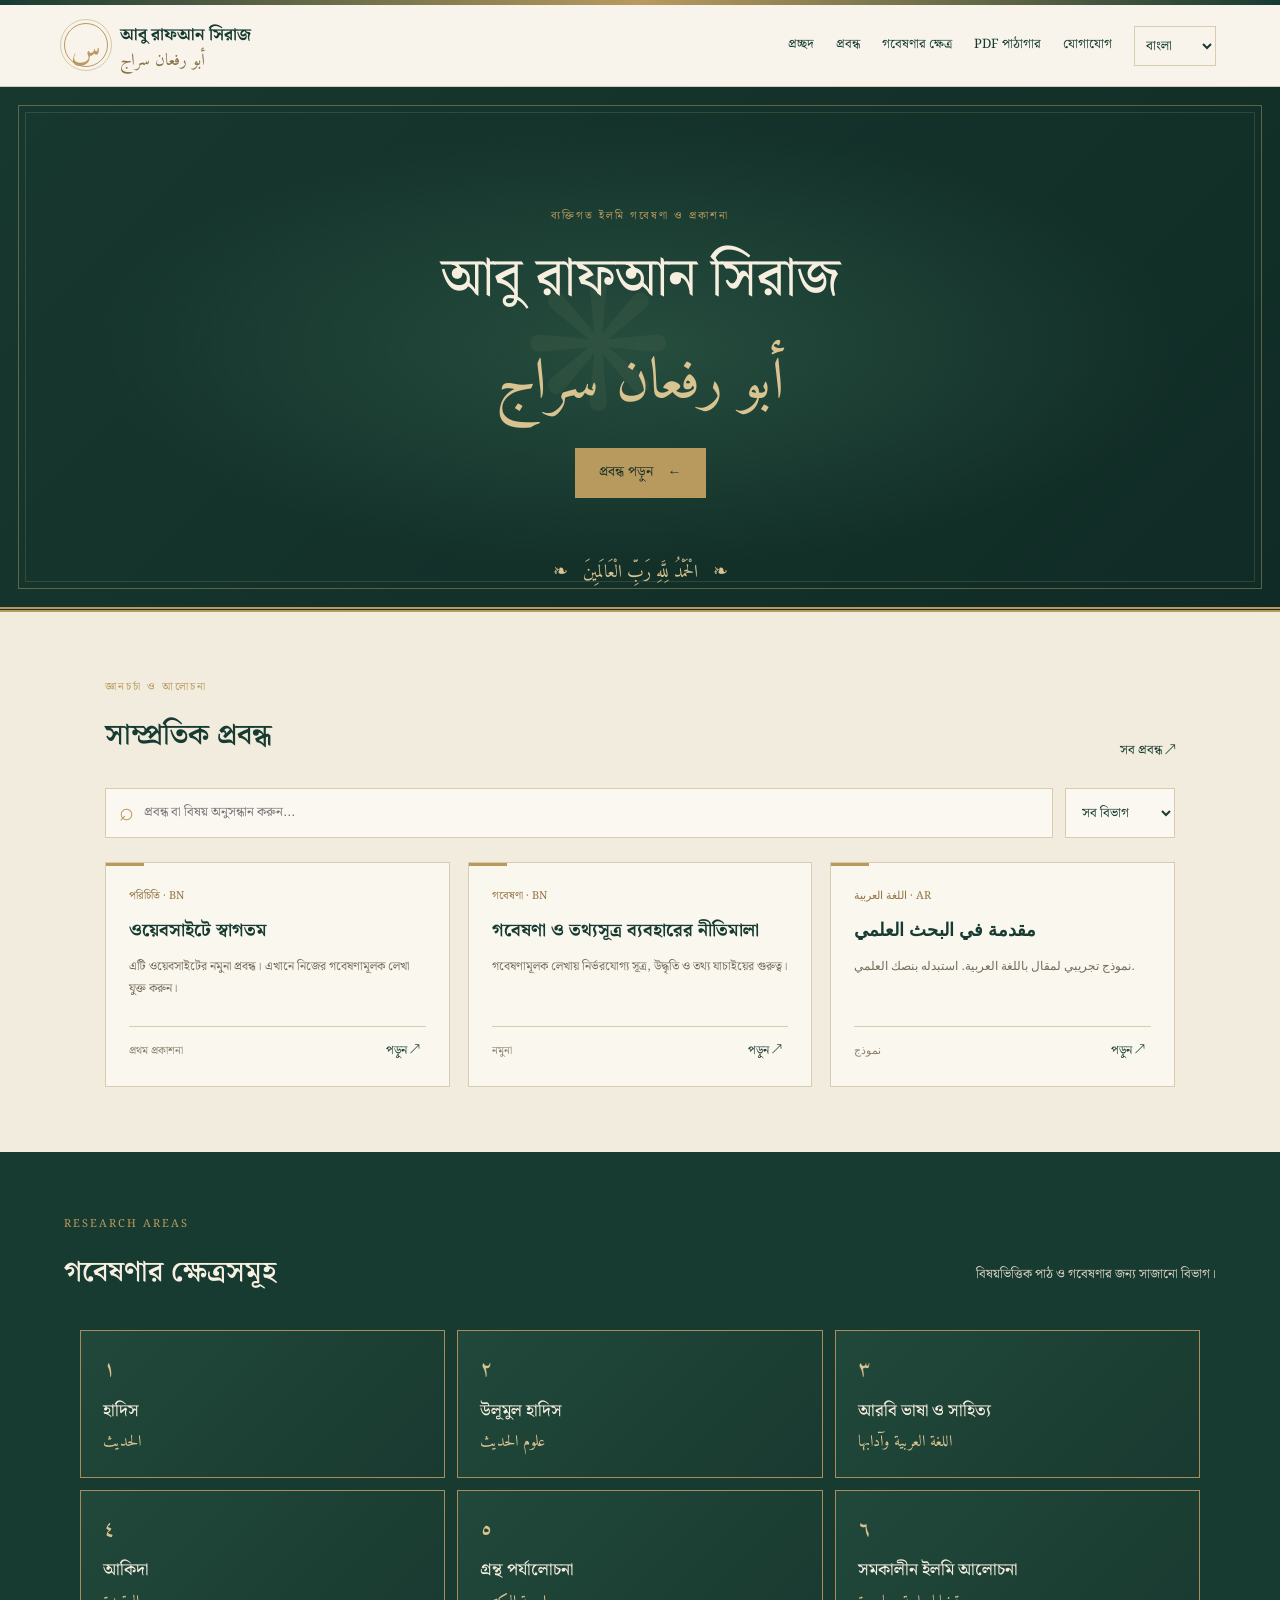
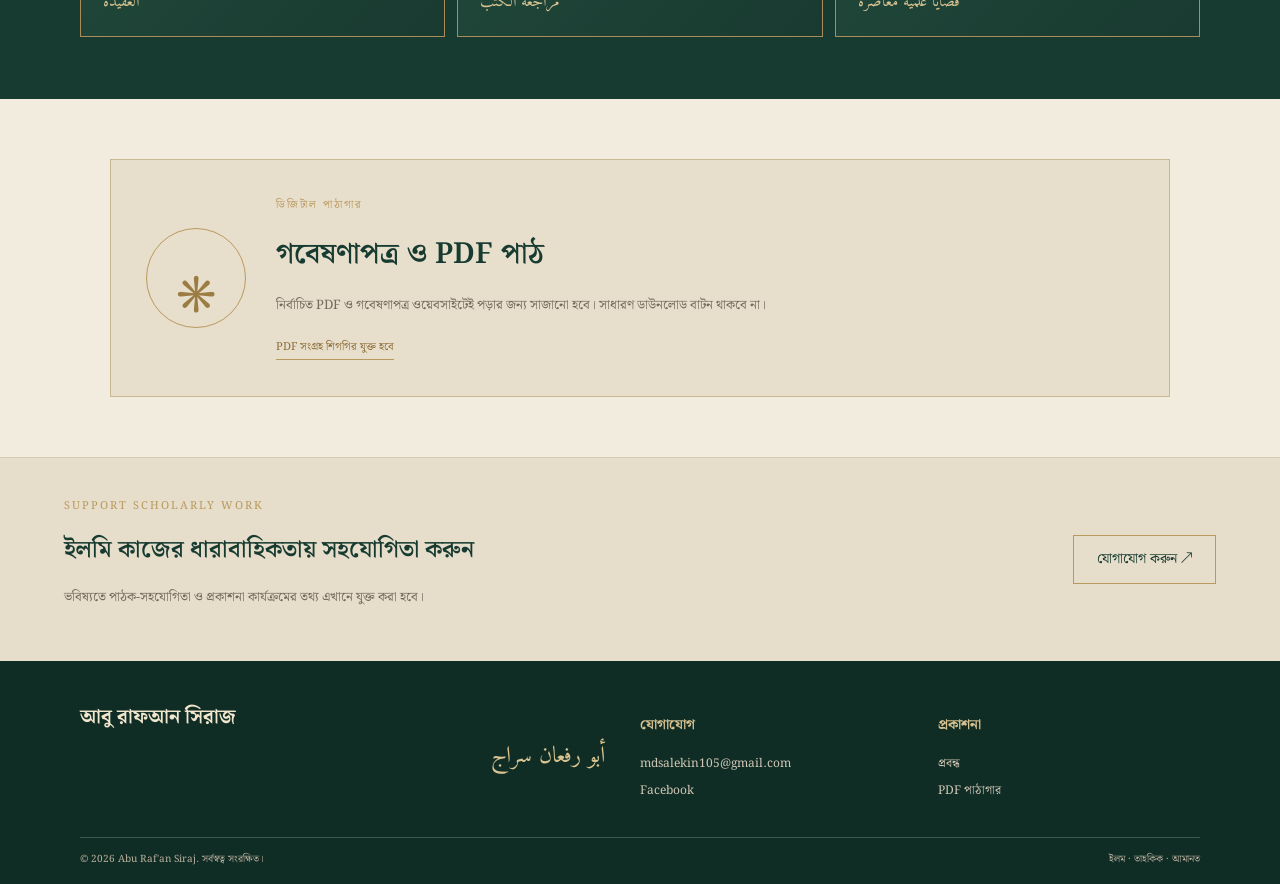
==== index.html @ 7987c2c1 "Add files via upload" ====
<!doctype html>
<html lang="bn">
<head>
  <meta charset="utf-8">
  <meta name="viewport" content="width=device-width, initial-scale=1">
  <meta name="description" content="আবু রাফ‌আন সিরাজের প্রবন্ধ ও গবেষণামূলক প্রকাশনা।">
  <meta name="author" content="أبو رفعان سراج">
  <meta name="theme-color" content="#173b31">
  <title>আবু রাফ‌আন সিরাজ | ইলমি গবেষণা ও প্রবন্ধ</title>
  <link rel="preconnect" href="https://fonts.googleapis.com">
  <link rel="preconnect" href="https://fonts.gstatic.com" crossorigin>
  <link href="https://fonts.googleapis.com/css2?family=Amiri:wght@400;700&family=Noto+Serif+Bengali:wght@400;500;600;700&family=Libre+Baskerville:wght@400;700&display=swap" rel="stylesheet">
  <link rel="stylesheet" href="styles.css">
</head>
<body>
  <div class="topline"></div>
  <header class="site-header">
    <a class="brand" href="#home" aria-label="হোম">
      <span class="brand-mark">س</span>
      <span class="brand-copy">
        <strong>আবু রাফ‌আন সিরাজ</strong>
        <small>أبو رفعان سراج</small>
      </span>
    </a>
    <button class="menu-toggle" id="menuToggle" aria-label="মেনু খুলুন">☰</button>
    <nav id="mainNav">
      <a href="#home" data-bn="প্রচ্ছদ" data-en="Home" data-ar="الرئيسية">প্রচ্ছদ</a>
      <a href="#articles" data-bn="প্রবন্ধ" data-en="Articles" data-ar="المقالات">প্রবন্ধ</a>
      <a href="#research" data-bn="গবেষণার ক্ষেত্র" data-en="Research" data-ar="مجالات البحث">গবেষণার ক্ষেত্র</a>
      <a href="#library" data-bn="PDF পাঠাগার" data-en="PDF Library" data-ar="المكتبة">PDF পাঠাগার</a>
      <a href="#contact" data-bn="যোগাযোগ" data-en="Contact" data-ar="اتصل">যোগাযোগ</a>
      <select id="languageSelect" aria-label="ভাষা নির্বাচন">
        <option value="bn">বাংলা</option><option value="ar">العربية</option><option value="en">English</option>
      </select>
    </nav>
  </header>

  <main>
    <section class="hero" id="home">
      <div class="hero-ornament" aria-hidden="true">۞</div>
      <div class="hero-inner">
        <p class="eyebrow" data-bn="ব্যক্তিগত ইলমি গবেষণা ও প্রকাশনা" data-en="PERSONAL SCHOLARLY RESEARCH & PUBLICATIONS" data-ar="البحوث العلمية والمنشورات الشخصية">ব্যক্তিগত ইলমি গবেষণা ও প্রকাশনা</p>
        <h1 class="hero-author-name">আবু রাফ‌আন সিরাজ</h1>
        <div class="arabic-motto hero-arabic-name" dir="rtl">أبو رفعان سراج</div>
        <a class="gold-button" href="#articles" data-bn="প্রবন্ধ পড়ুন" data-en="Explore Articles" data-ar="اقرأ المقالات">প্রবন্ধ পড়ুন <span>←</span></a>
      </div>
      <div class="hero-bottom">❧ &nbsp; الْحَمْدُ لِلَّهِ رَبِّ الْعَالَمِينَ &nbsp; ❧</div>
    </section>

    <section class="content-section" id="articles">
      <div class="section-heading">
        <div><p class="section-kicker" data-bn="জ্ঞানচর্চা ও আলোচনা" data-en="KNOWLEDGE & DISCUSSION" data-ar="المعرفة والنقاش">জ্ঞানচর্চা ও আলোচনা</p><h2 data-bn="সাম্প্রতিক প্রবন্ধ" data-en="Recent Articles" data-ar="أحدث المقالات">সাম্প্রতিক প্রবন্ধ</h2></div>
        <a href="#articles" class="text-link" data-bn="সব প্রবন্ধ" data-en="All Articles" data-ar="جميع المقالات">সব প্রবন্ধ ↗</a>
      </div>
      <div class="toolbar">
        <label class="searchbox"><span>⌕</span><input id="searchInput" type="search" placeholder="প্রবন্ধ বা বিষয় অনুসন্ধান করুন..." data-placeholder-bn="প্রবন্ধ বা বিষয় অনুসন্ধান করুন..." data-placeholder-en="Search articles or topics..." data-placeholder-ar="ابحث في المقالات أو الموضوعات..."></label>
        <select id="categoryFilter" aria-label="বিভাগ নির্বাচন"><option value="">সব বিভাগ</option></select>
      </div>
      <div class="article-grid" id="articleGrid"></div>
      <p class="empty-state" id="emptyState" hidden>এই অনুসন্ধানে কোনো প্রবন্ধ পাওয়া যায়নি।</p>
    </section>

    <section class="research-section" id="research">
      <div class="section-heading light-heading">
        <div><p class="section-kicker">RESEARCH AREAS</p><h2 data-bn="গবেষণার ক্ষেত্রসমূহ" data-en="Fields of Research" data-ar="مجالات البحث">গবেষণার ক্ষেত্রসমূহ</h2></div>
        <p data-bn="বিষয়ভিত্তিক পাঠ ও গবেষণার জন্য সাজানো বিভাগ।" data-en="Organized areas for focused reading and study." data-ar="أقسام منظمة للقراءة والدراسة المتخصصة.">বিষয়ভিত্তিক পাঠ ও গবেষণার জন্য সাজানো বিভাগ।</p>
      </div>
      <div class="research-grid">
        <a href="#articles" class="research-card"><span>١</span><h3>হাদিস</h3><small>الحديث</small></a>
        <a href="#articles" class="research-card"><span>٢</span><h3>উলূমুল হাদিস</h3><small>علوم الحديث</small></a>
        <a href="#articles" class="research-card"><span>٣</span><h3>আরবি ভাষা ও সাহিত্য</h3><small>اللغة العربية وآدابها</small></a>
        <a href="#articles" class="research-card"><span>٤</span><h3>আকিদা</h3><small>العقيدة</small></a>
        <a href="#articles" class="research-card"><span>٥</span><h3>গ্রন্থ পর্যালোচনা</h3><small>مراجعة الكتب</small></a>
        <a href="#articles" class="research-card"><span>٦</span><h3>সমকালীন ইলমি আলোচনা</h3><small>قضايا علمية معاصرة</small></a>
      </div>
    </section>

    <section class="library-section" id="library">
      <div class="library-icon">۞</div>
      <div class="library-copy">
        <p class="section-kicker" data-bn="ডিজিটাল পাঠাগার" data-en="DIGITAL READING ROOM" data-ar="المكتبة الرقمية">ডিজিটাল পাঠাগার</p>
        <h2 data-bn="গবেষণাপত্র ও PDF পাঠ" data-en="Research Papers & PDF Reading" data-ar="البحوث وقراءة ملفات PDF">গবেষণাপত্র ও PDF পাঠ</h2>
        <p data-bn="নির্বাচিত PDF ও গবেষণাপত্র ওয়েবসাইটেই পড়ার জন্য সাজানো হবে। সাধারণ ডাউনলোড বাটন থাকবে না।" data-en="Selected PDFs and research papers will be available to read on the website. No ordinary download button will be displayed." data-ar="ستتاح ملفات PDF والبحوث المختارة للقراءة على الموقع دون زر تنزيل عادي.">নির্বাচিত PDF ও গবেষণাপত্র ওয়েবসাইটেই পড়ার জন্য সাজানো হবে। সাধারণ ডাউনলোড বাটন থাকবে না।</p>
        <span class="coming-soon" data-bn="PDF সংগ্রহ শিগগির যুক্ত হবে" data-en="PDF collection will be added soon" data-ar="ستضاف مجموعة PDF قريباً">PDF সংগ্রহ শিগগির যুক্ত হবে</span>
      </div>
    </section>

    <section class="support-section">
      <div>
        <p class="section-kicker">SUPPORT SCHOLARLY WORK</p>
        <h2 data-bn="ইলমি কাজের ধারাবাহিকতায় সহযোগিতা করুন" data-en="Support Continued Scholarly Work" data-ar="ساهم في استمرار العمل العلمي">ইলমি কাজের ধারাবাহিকতায় সহযোগিতা করুন</h2>
        <p data-bn="ভবিষ্যতে পাঠক-সহযোগিতা ও প্রকাশনা কার্যক্রমের তথ্য এখানে যুক্ত করা হবে।" data-en="Information about reader support and publications will be added here." data-ar="ستضاف هنا معلومات دعم القراء والمنشورات مستقبلاً.">ভবিষ্যতে পাঠক-সহযোগিতা ও প্রকাশনা কার্যক্রমের তথ্য এখানে যুক্ত করা হবে।</p>
      </div>
      <a class="outline-button" href="mailto:mdsalekin105@gmail.com">যোগাযোগ করুন ↗</a>
    </section>
  </main>

  <footer id="contact">
    <div class="footer-main">
      <div><strong class="footer-name">আবু রাফ‌আন সিরাজ</strong><div class="footer-arabic" dir="rtl">أبو رفعان سراج</div></div>
      <div><h3>যোগাযোগ</h3><a href="mailto:mdsalekin105@gmail.com">mdsalekin105@gmail.com</a><a href="https://www.facebook.com/share/1Hsyb2ybJz/" target="_blank" rel="noopener">Facebook</a></div>
      <div><h3>প্রকাশনা</h3><a href="#articles">প্রবন্ধ</a><a href="#library">PDF পাঠাগার</a></div>
    </div>
    <div class="footer-bottom"><span>© <span id="year"></span> Abu Raf'an Siraj. সর্বস্বত্ব সংরক্ষিত।</span><span>ইলম · তাহকিক · আমানত</span></div>
  </footer>

  <dialog id="articleDialog" class="article-dialog">
    <button class="dialog-close" id="dialogClose" aria-label="বন্ধ করুন">×</button>
    <p class="section-kicker" id="dialogCategory"></p>
    <h2 id="dialogTitle"></h2>
    <p class="dialog-meta" id="dialogMeta"></p>
    <div id="dialogBody" class="dialog-body"></div>
    <button class="gold-button" id="copyArticle">লেখার লিংকসহ কপি করুন</button>
  </dialog>
  <script src="articles.js"></script>
  <script src="script.js"></script>
</body>
</html>
---- styles.css ----
*{box-sizing:border-box} :root{--green:#173b31;--green2:#244d40;--gold:#b99a5e;--gold2:#d9c391;--paper:#f2ecdf;--paper2:#e8deca;--ink:#302b22;--muted:#756b5b;--line:#d8cbb2}html{scroll-behavior:smooth}body{margin:0;background:var(--paper);color:var(--ink);font-family:"Noto Serif Bengali",serif;line-height:1.85}.topline{height:5px;background:linear-gradient(90deg,var(--green),var(--gold),var(--green))}.site-header{height:auto;min-height:82px;padding:14px max(5vw,22px);display:flex;align-items:center;justify-content:space-between;gap:25px;background:#f8f4eb;border-bottom:1px solid var(--line);position:sticky;top:0;z-index:10}.brand{display:flex;align-items:center;gap:12px;color:var(--green);text-decoration:none}.brand-mark{width:44px;height:44px;border:1px solid var(--gold);border-radius:50%;display:grid;place-items:center;font-family:"Molvi AM",Amiri,serif;font-size:30px;color:var(--gold);outline:1px solid #d8c9a9;outline-offset:3px}.brand-copy strong,.brand-copy small{display:block}.brand-copy strong{font-size:17px}.brand-copy small{font-family:"Molvi AM",Amiri,serif;font-size:17px;color:#887247;line-height:1.2}nav{display:flex;align-items:center;gap:22px}nav a,.text-link{font-size:13px;color:var(--green);text-decoration:none}nav a:hover,.text-link:hover{color:#9a793d}nav select{border:1px solid var(--line);background:transparent;padding:7px;color:var(--green);font-family:inherit}.menu-toggle{display:none;border:0;background:none;font-size:25px;color:var(--green)}.hero{min-height:525px;background:radial-gradient(ellipse at center,rgba(48,92,73,.65),transparent 60%),linear-gradient(135deg,#17382f,#102b25);color:#f7f0e2;position:relative;display:grid;place-items:center;text-align:center;padding:65px 22px 55px;overflow:hidden;border-bottom:5px double var(--gold)}.hero:before,.hero:after{content:"";position:absolute;inset:18px;border:1px solid rgba(210,185,126,.38);pointer-events:none}.hero:after{inset:25px;border:1px solid rgba(210,185,126,.17)}.hero-inner{max-width:850px;position:relative;z-index:1}.hero-ornament{position:absolute;font-family:"Molvi AM",Amiri,serif;font-size:240px;color:rgba(218,194,143,.055);top:15px;left:calc(50% - 120px)}.eyebrow,.section-kicker{font-size:11px;letter-spacing:2px;color:var(--gold);margin:0 0 12px;text-transform:uppercase}.hero h1{font-size:clamp(30px,5vw,54px);font-weight:500;line-height:1.5;margin:12px 0;color:#f6eedf}.arabic-motto{font-family:"Molvi AM",Amiri,serif;font-size:32px;color:var(--gold2);margin:3px 0 12px}.hero-description{max-width:680px;margin:0 auto 26px;color:#e0d9ca;font-size:15px}.gold-button,.outline-button{display:inline-flex;gap:15px;align-items:center;padding:11px 23px;background:var(--gold);color:#1c3028;text-decoration:none;border:1px solid var(--gold);font-family:inherit;font-size:14px;cursor:pointer}.gold-button:hover{background:var(--gold2)}.hero-bottom{position:absolute;bottom:18px;color:var(--gold2);font-family:"Molvi AM",Amiri,serif;font-size:18px}.intro-strip{max-width:1120px;margin:0 auto;padding:36px 25px;display:flex;align-items:center;gap:24px;border-bottom:1px solid var(--line)}.portrait-placeholder{width:90px;height:105px;flex:0 0 90px;background:linear-gradient(145deg,#d8c9a9,#f8f2e5);border:4px double var(--gold);display:grid;place-items:center;color:var(--green);font-family:"Molvi AM",Amiri,serif;font-size:25px;text-align:center;line-height:1.15}.intro-strip h2{font-size:23px;margin:0;color:var(--green)}.intro-text{margin:3px 0 0;color:var(--muted);font-size:13px}.intro-strip .text-link{margin-left:auto;white-space:nowrap}.content-section,.about-section{max-width:1120px;margin:auto;padding:65px 25px}.section-heading{display:flex;align-items:end;justify-content:space-between;gap:20px;margin-bottom:25px}.section-heading h2,.about-section h2,.library-copy h2,.support-section h2{font-size:29px;color:var(--green);font-weight:600;margin:0}.toolbar{display:flex;gap:12px;margin:0 0 24px}.searchbox{display:flex;align-items:center;gap:10px;flex:1;background:#fbf8f1;border:1px solid var(--line);padding:0 13px}.searchbox span{font-size:25px;color:var(--gold)}.searchbox input{width:100%;border:0;background:transparent;padding:12px 0;font:inherit;font-size:13px;outline:none}.toolbar select{border:1px solid var(--line);background:#fbf8f1;padding:0 12px;color:var(--green);font:inherit;font-size:13px}.article-grid{display:grid;grid-template-columns:repeat(3,1fr);gap:18px}.article-card{background:#faf7ef;border:1px solid var(--line);padding:23px;position:relative;transition:.2s;min-height:225px;display:flex;flex-direction:column}.article-card:hover{transform:translateY(-3px);border-color:var(--gold);box-shadow:0 10px 25px #46361b12}.article-card:before{content:"";position:absolute;top:0;left:0;width:38px;height:3px;background:var(--gold)}.article-card .card-category{font-size:11px;color:#927443}.article-card h3{font-size:18px;line-height:1.65;color:var(--green);margin:10px 0}.article-card p{font-size:12px;color:var(--muted);margin:0 0 15px}.card-footer{margin-top:auto;display:flex;justify-content:space-between;align-items:center;border-top:1px solid var(--line);padding-top:12px}.card-footer span{font-size:11px;color:#8b806d}.card-footer button{border:0;background:none;color:var(--green);font:inherit;font-size:12px;cursor:pointer}.empty-state{text-align:center;color:var(--muted);padding:25px}.research-section{background:var(--green);padding:62px max(5vw,25px);color:#f7f0e2}.light-heading h2{color:#f7f0e2}.light-heading>p{color:#d7d0c0;font-size:13px;max-width:330px}.research-grid{max-width:1120px;margin:30px auto 0;display:grid;grid-template-columns:repeat(3,1fr);gap:12px}.research-card{border:1px solid #a98c57;padding:19px 22px;color:#f5eddd;text-decoration:none;position:relative;min-height:132px;background:linear-gradient(135deg,#21483b,#193a30)}.research-card:hover{background:#2b5848}.research-card span{font-family:"Molvi AM",Amiri,serif;color:var(--gold2);font-size:22px}.research-card h3{font-size:17px;margin:5px 0 0;font-weight:500}.research-card small{font-family:"Molvi AM",Amiri,serif;color:var(--gold2);font-size:16px}.library-section{max-width:1060px;margin:60px auto;padding:35px;background:#e7decc;border:1px solid #c9b991;display:flex;align-items:center;gap:30px}.library-icon{width:100px;height:100px;border:1px solid var(--gold);border-radius:50%;display:grid;place-items:center;font-family:"Molvi AM",Amiri,serif;color:#9b7c42;font-size:65px;flex:0 0 100px}.library-copy p:not(.section-kicker){font-size:13px;color:var(--muted);max-width:650px}.coming-soon{font-size:11px;color:#8c6e37;border-bottom:1px solid var(--gold);padding-bottom:3px}.about-section{max-width:850px;text-align:center}.about-section>p:not(.section-kicker){font-size:14px;color:#62594c}.about-note{border-top:1px solid var(--line);padding-top:20px;margin-top:22px}.support-section{background:#e6ddca;padding:38px max(5vw,25px);display:flex;align-items:center;justify-content:space-between;gap:25px;border-top:1px solid var(--line)}.support-section h2{font-size:24px}.support-section p:not(.section-kicker){font-size:13px;color:var(--muted)}.outline-button{background:transparent;color:var(--green);border-color:var(--gold);white-space:nowrap}footer{background:#102d25;color:#e9e0cf;padding:38px max(5vw,25px) 15px}.footer-main{max-width:1120px;margin:auto;display:grid;grid-template-columns:2fr 1fr 1fr;gap:35px;padding-bottom:30px}.footer-name{font-size:20px;color:#f1e6ce}.footer-arabic{font-family:"Molvi AM",Amiri,serif;color:var(--gold2);font-size:23px}.footer-main p,.footer-main a{font-size:12px;color:#d0c7b6}.footer-main a{display:block;text-decoration:none;margin:5px 0}.footer-main h3{font-size:14px;color:var(--gold2)}.footer-bottom{max-width:1120px;margin:auto;border-top:1px solid #3d574b;padding-top:12px;display:flex;justify-content:space-between;color:#b9b09f;font-size:10px}.article-dialog{width:min(720px,calc(100% - 28px));max-height:85vh;overflow:auto;border:1px solid var(--gold);background:var(--paper);padding:35px;color:var(--ink)}.article-dialog::backdrop{background:#081c17bb}.article-dialog h2{color:var(--green);font-size:25px}.dialog-close{position:absolute;right:14px;top:8px;border:0;background:none;font-size:28px;cursor:pointer;color:var(--green)}.dialog-meta{font-size:12px;color:var(--muted);border-bottom:1px solid var(--line);padding-bottom:15px}.dialog-body{font-size:14px;line-height:2;margin:20px 0}.dialog-body[dir=rtl]{font-family:"Molvi AM",Amiri,serif;font-size:20px}.rtl{direction:rtl;text-align:right}.article-dialog .gold-button{margin-top:10px}.article-dialog .section-kicker{margin-top:5px}
@media(max-width:850px){nav{gap:12px}nav a{font-size:11px}.article-grid{grid-template-columns:repeat(2,1fr)}}@media(max-width:650px){.site-header{padding:12px 18px}.menu-toggle{display:block}nav{display:none;position:absolute;top:72px;left:0;right:0;background:#f8f4eb;border-bottom:1px solid var(--line);padding:18px;flex-direction:column;align-items:stretch}nav.open{display:flex}nav a{font-size:14px;padding:5px}.hero{min-height:480px}.hero h1{font-size:31px}.intro-strip{align-items:flex-start;flex-wrap:wrap}.intro-strip .text-link{margin-left:114px}.section-heading{align-items:flex-start;flex-direction:column}.article-grid,.research-grid{grid-template-columns:1fr}.library-section{margin:35px 18px;padding:23px;align-items:flex-start;flex-direction:column}.support-section{align-items:flex-start;flex-direction:column}.footer-main{grid-template-columns:1fr 1fr}.footer-main>div:first-child{grid-column:1/-1}.footer-bottom{gap:10px;flex-direction:column}.toolbar{flex-direction:column}.toolbar select{padding:10px}}

/* Molvi AM Arabic font: place a licensed Molvi AM .ttf/.otf file in assets/fonts and enable @font-face below. */
@font-face{font-family:"Molvi AM";src:url("assets/fonts/MolviAM0.ttf") format("truetype");font-weight:400 700;font-style:normal;font-display:swap}
.hero-author-name{font-size:clamp(38px,6vw,66px);letter-spacing:0}
.hero-arabic-name{font-size:clamp(38px,6vw,58px);line-height:1.8}
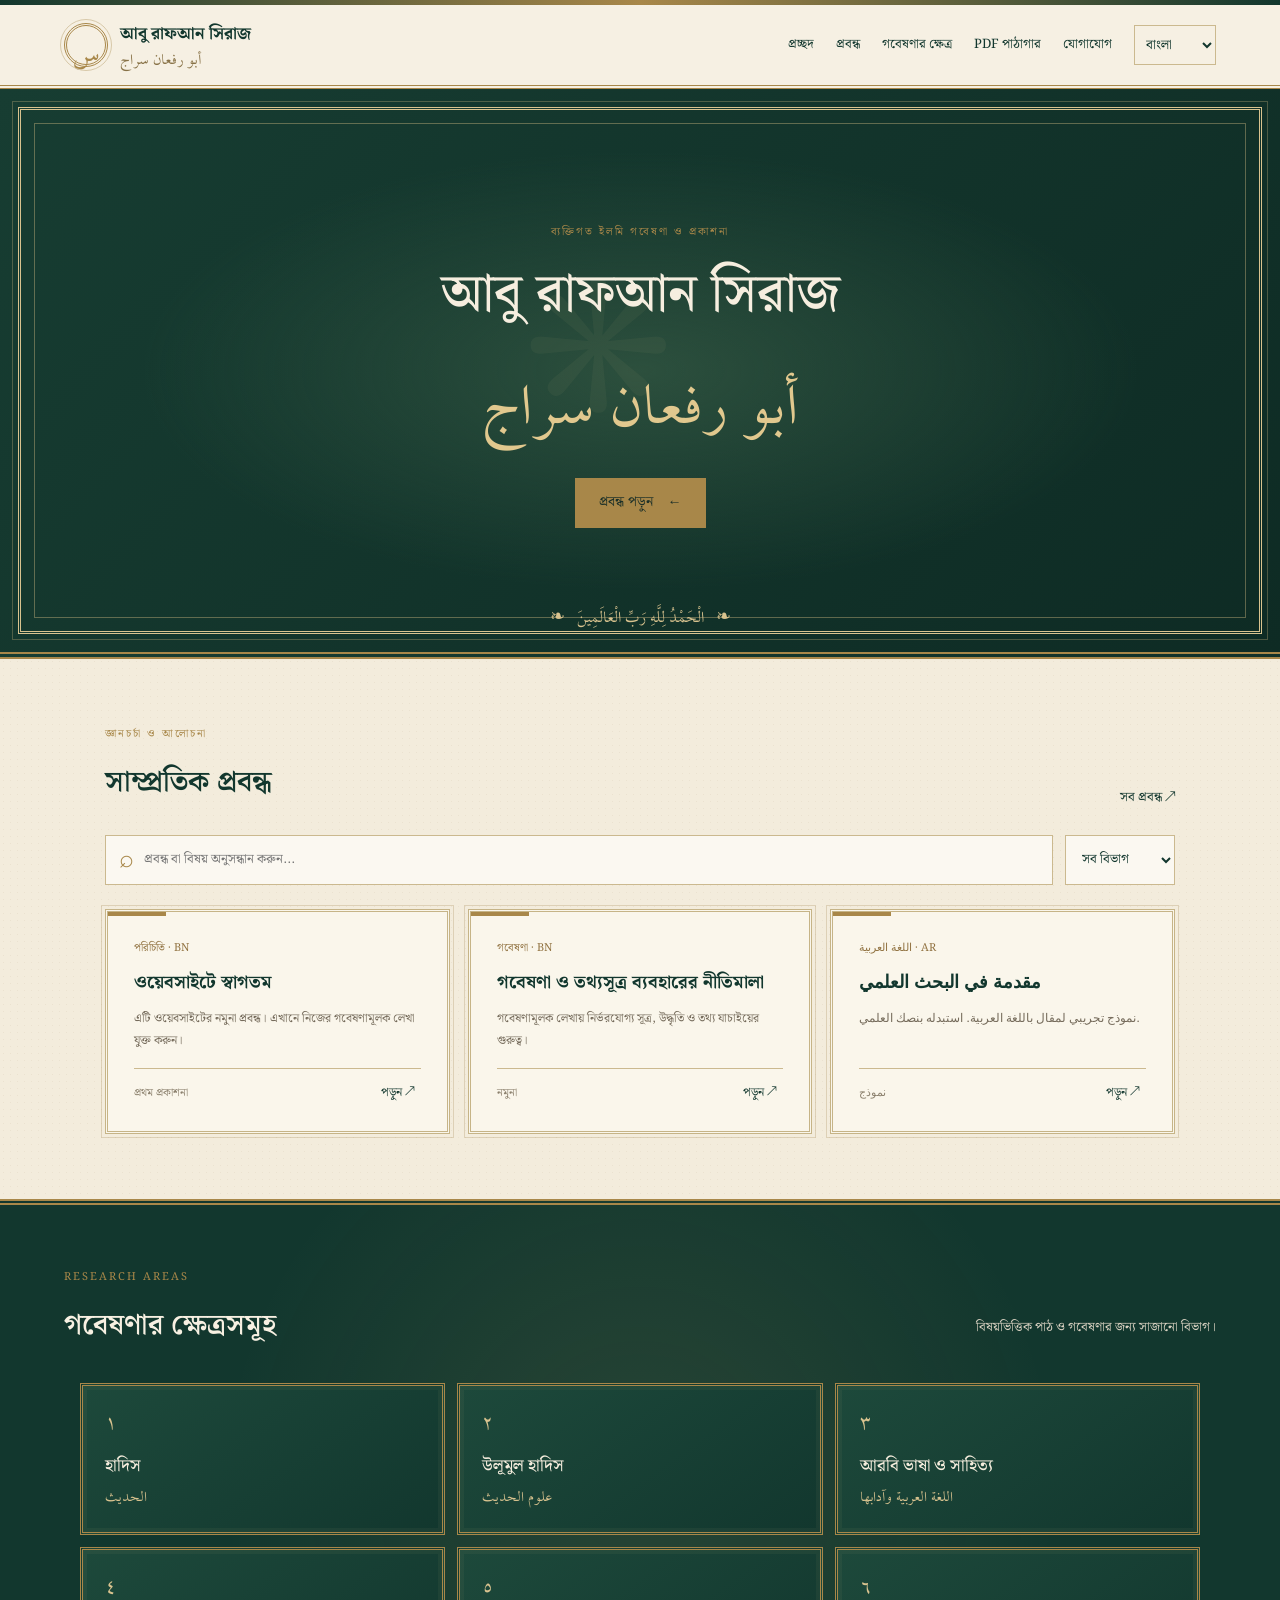
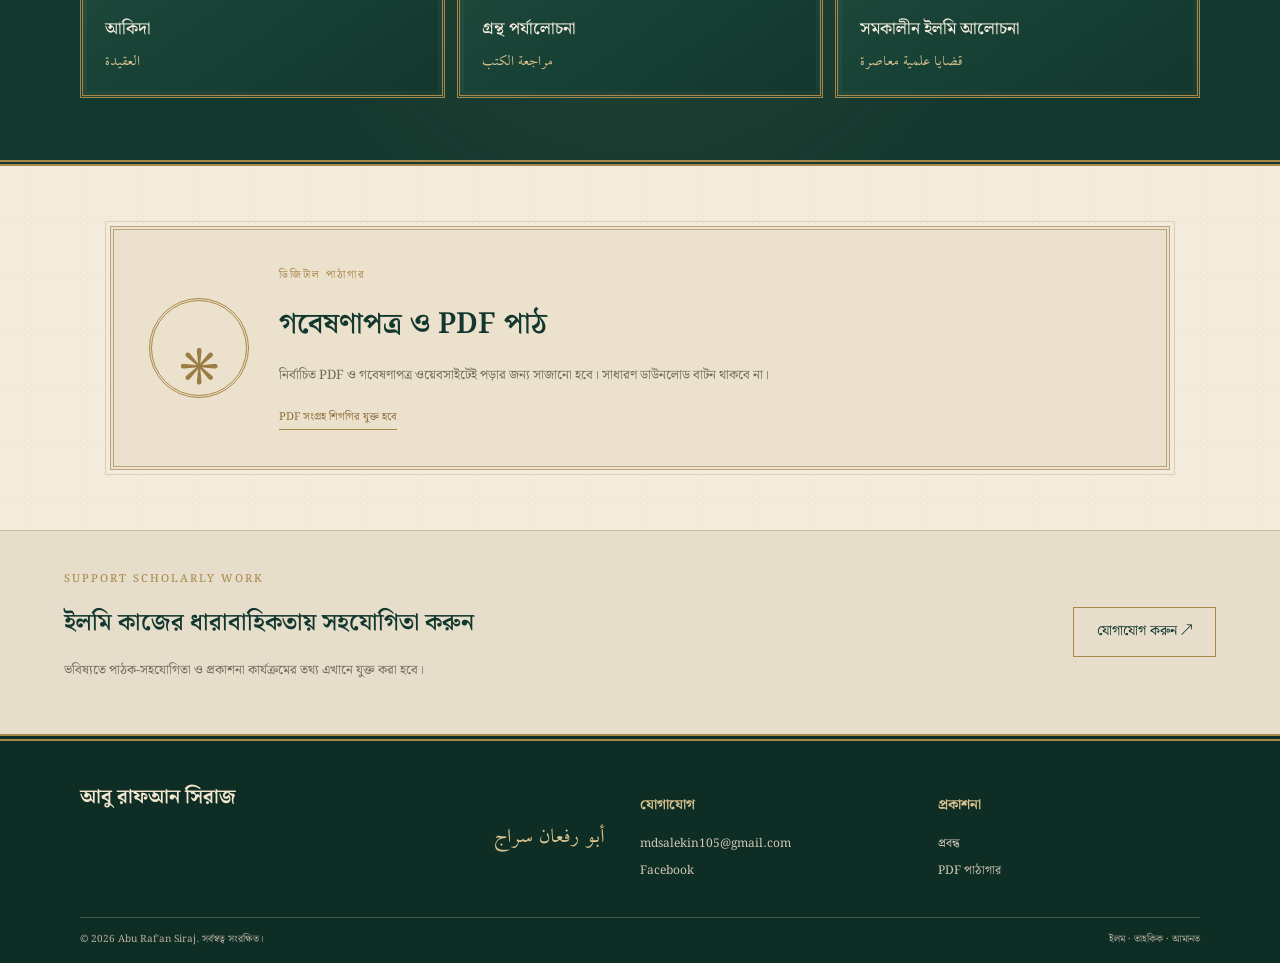
==== commit 3d278826: "Update index.html" ====
--- a/index.html
+++ b/index.html
@@ -6,7 +6,7 @@
   <meta name="description" content="আবু রাফ‌আন সিরাজের প্রবন্ধ ও গবেষণামূলক প্রকাশনা।">
   <meta name="author" content="أبو رفعان سراج">
   <meta name="theme-color" content="#173b31">
-  <title>আবু রাফ‌আন সিরাজ | ইলমি গবেষণা ও প্রবন্ধ</title>
+  <title>আবু রাফ‌আন সিরাজ </title>
   <link rel="preconnect" href="https://fonts.googleapis.com">
   <link rel="preconnect" href="https://fonts.gstatic.com" crossorigin>
   <link href="https://fonts.googleapis.com/css2?family=Amiri:wght@400;700&family=Noto+Serif+Bengali:wght@400;500;600;700&family=Libre+Baskerville:wght@400;700&display=swap" rel="stylesheet">
@@ -115,4 +115,4 @@
   <script src="articles.js"></script>
   <script src="script.js"></script>
 </body>
-</html>+</html>
--- a/styles.css
+++ b/styles.css
@@ -5,3 +5,128 @@
 @font-face{font-family:"Molvi AM";src:url("assets/fonts/MolviAM0.ttf") format("truetype");font-weight:400 700;font-style:normal;font-display:swap}
 .hero-author-name{font-size:clamp(38px,6vw,66px);letter-spacing:0}
 .hero-arabic-name{font-size:clamp(38px,6vw,58px);line-height:1.8}
+@font-face{font-family:"Molvi AM";src:url("MolviAM0.ttf") format("truetype");font-weight:400;font-style:normal;font-display:swap}
+
+/* Classical Arabic Manuscript Design */
+
+:root {
+  --green: #12372e;
+  --green2: #1d493b;
+  --gold: #a88749;
+  --gold2: #d9c38f;
+  --paper: #f3ecdc;
+  --line: #cbb98f;
+}
+
+body {
+  background-color: var(--paper);
+  background-image: radial-gradient(
+    rgba(131,103,55,.07) .7px,
+    transparent .7px
+  );
+  background-size: 7px 7px;
+}
+
+.site-header {
+  background: #f6f0e3;
+  border-bottom: 4px double var(--gold);
+}
+
+.brand-mark {
+  border: 3px double var(--gold);
+}
+
+.hero {
+  min-height: 570px;
+  background:
+    radial-gradient(ellipse at center,
+      rgba(55,91,69,.7), transparent 55%),
+    linear-gradient(135deg,#173d32,#0e2b24);
+  border-bottom: 7px double var(--gold);
+}
+
+.hero:before {
+  inset: 18px;
+  border: 3px double var(--gold2);
+  outline: 1px solid rgba(215,190,133,.3);
+  outline-offset: 5px;
+}
+
+.hero:after {
+  inset: 34px;
+  border: 1px solid rgba(215,190,133,.4);
+}
+
+.hero-arabic-name {
+  color: #e1c88e;
+  font-size: clamp(42px,6.5vw,66px);
+}
+
+.article-card {
+  background: #faf6eb;
+  border: 3px double #c6b487;
+  outline: 1px solid rgba(157,126,67,.25);
+  outline-offset: 3px;
+  padding: 26px;
+}
+
+.article-card:before {
+  width: 58px;
+  height: 4px;
+  background: var(--gold);
+}
+
+.research-section {
+  background:
+    radial-gradient(circle at center,
+      rgba(197,165,101,.12), transparent 60%),
+    #12372e;
+  border-top: 6px double var(--gold);
+  border-bottom: 6px double var(--gold);
+}
+
+.research-card {
+  border: 3px double var(--gold);
+  background: linear-gradient(145deg,#1d493b,#12372e);
+  box-shadow: inset 0 0 0 4px rgba(215,190,133,.05);
+}
+
+.library-section {
+  background: #ebe1cc;
+  border: 4px double #bba477;
+  outline: 1px solid rgba(157,126,67,.25);
+  outline-offset: 4px;
+}
+
+.library-icon {
+  border: 3px double var(--gold);
+}
+
+footer {
+  background: #0e2d25;
+  border-top: 7px double var(--gold);
+}
+
+.article-dialog {
+  border: 4px double var(--gold);
+  background: var(--paper);
+}
+
+@media(max-width:650px) {
+  .hero {
+    min-height: 535px;
+  }
+  .hero:before {
+    inset: 12px;
+  }
+  .hero:after {
+    inset: 25px;
+  }
+  .article-card {
+    padding: 23px;
+  }
+  .research-card {
+    min-height: 145px;
+  }
+  }
+  
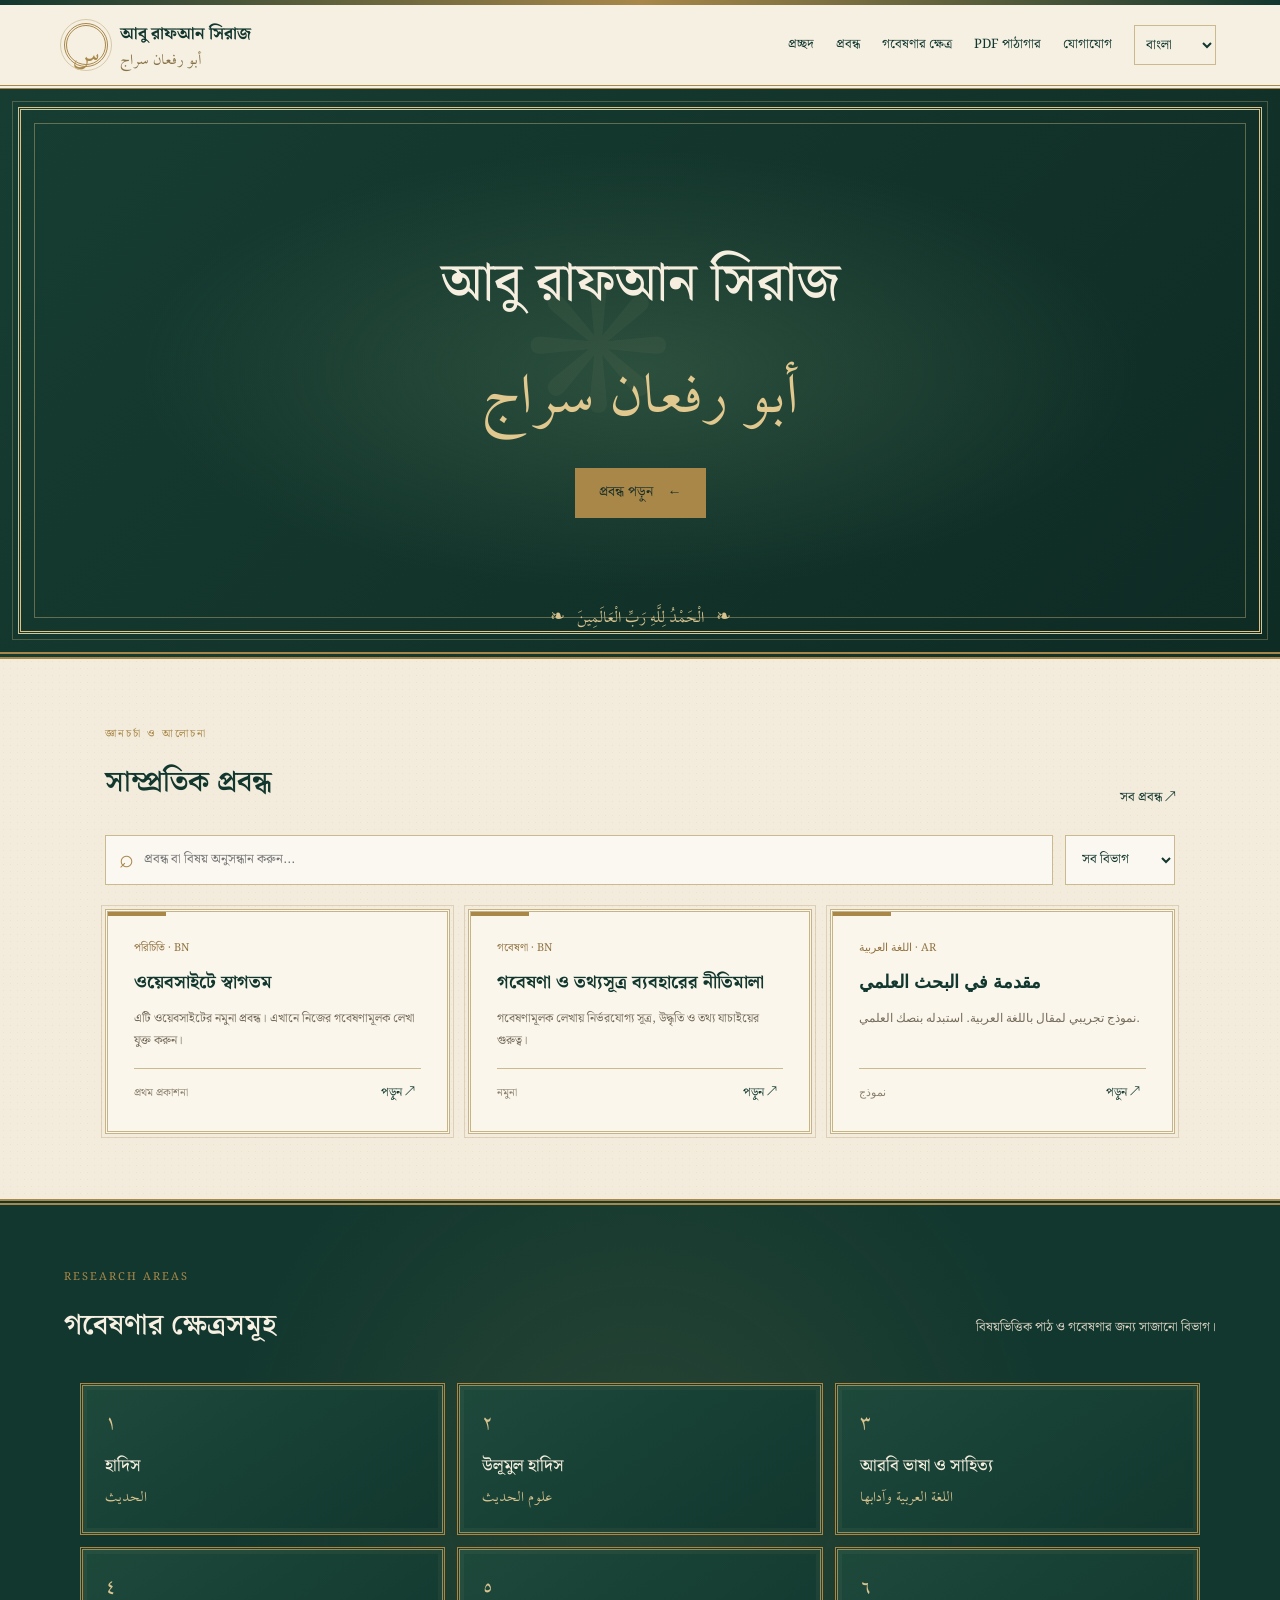
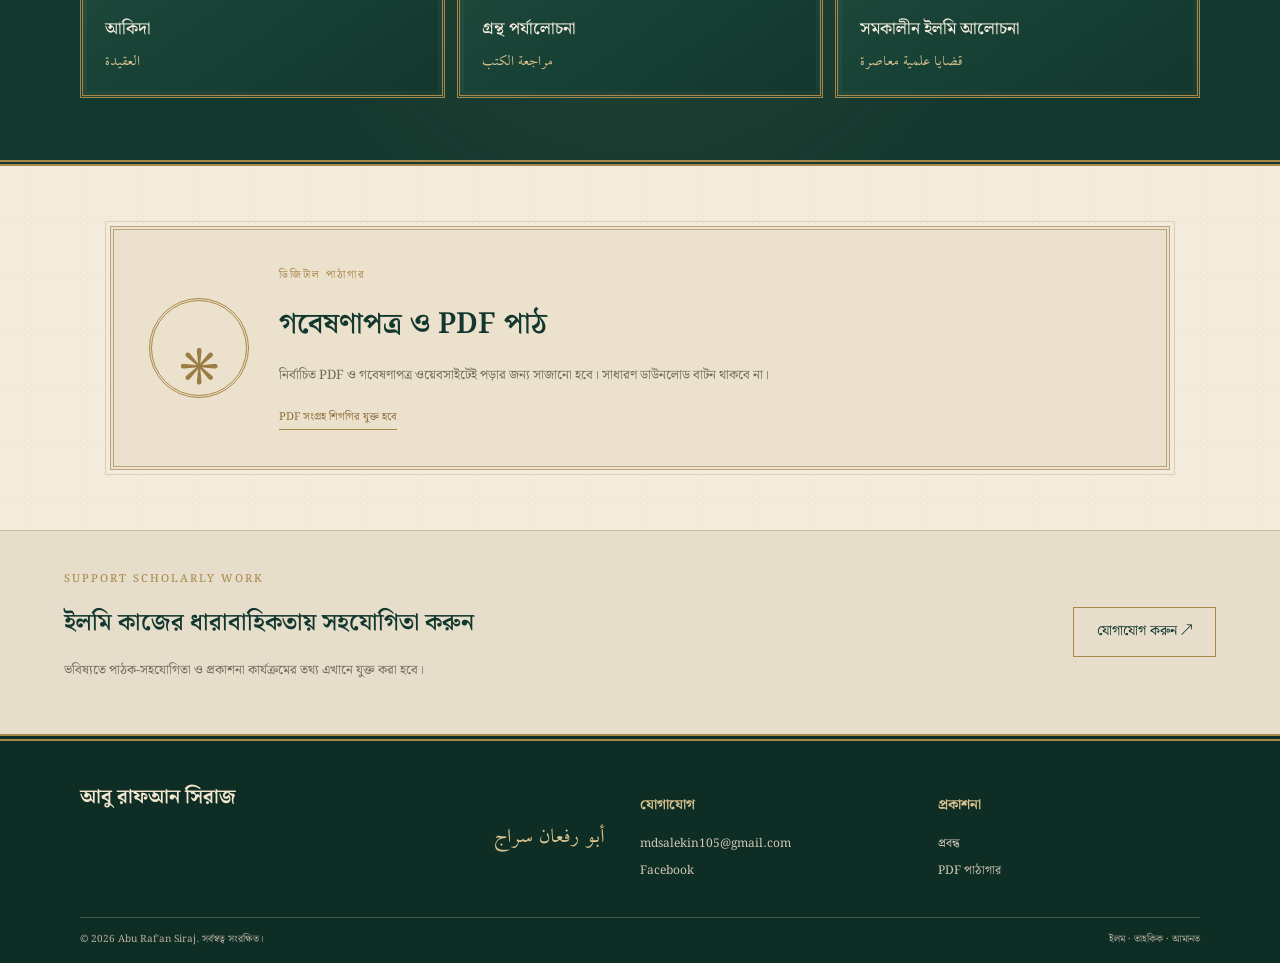
==== commit dc4e8eb4: "Update index.html" ====
--- a/index.html
+++ b/index.html
@@ -39,7 +39,7 @@
     <section class="hero" id="home">
       <div class="hero-ornament" aria-hidden="true">۞</div>
       <div class="hero-inner">
-        <p class="eyebrow" data-bn="ব্যক্তিগত ইলমি গবেষণা ও প্রকাশনা" data-en="PERSONAL SCHOLARLY RESEARCH & PUBLICATIONS" data-ar="البحوث العلمية والمنشورات الشخصية">ব্যক্তিগত ইলমি গবেষণা ও প্রকাশনা</p>
+        
         <h1 class="hero-author-name">আবু রাফ‌আন সিরাজ</h1>
         <div class="arabic-motto hero-arabic-name" dir="rtl">أبو رفعان سراج</div>
         <a class="gold-button" href="#articles" data-bn="প্রবন্ধ পড়ুন" data-en="Explore Articles" data-ar="اقرأ المقالات">প্রবন্ধ পড়ুন <span>←</span></a>
